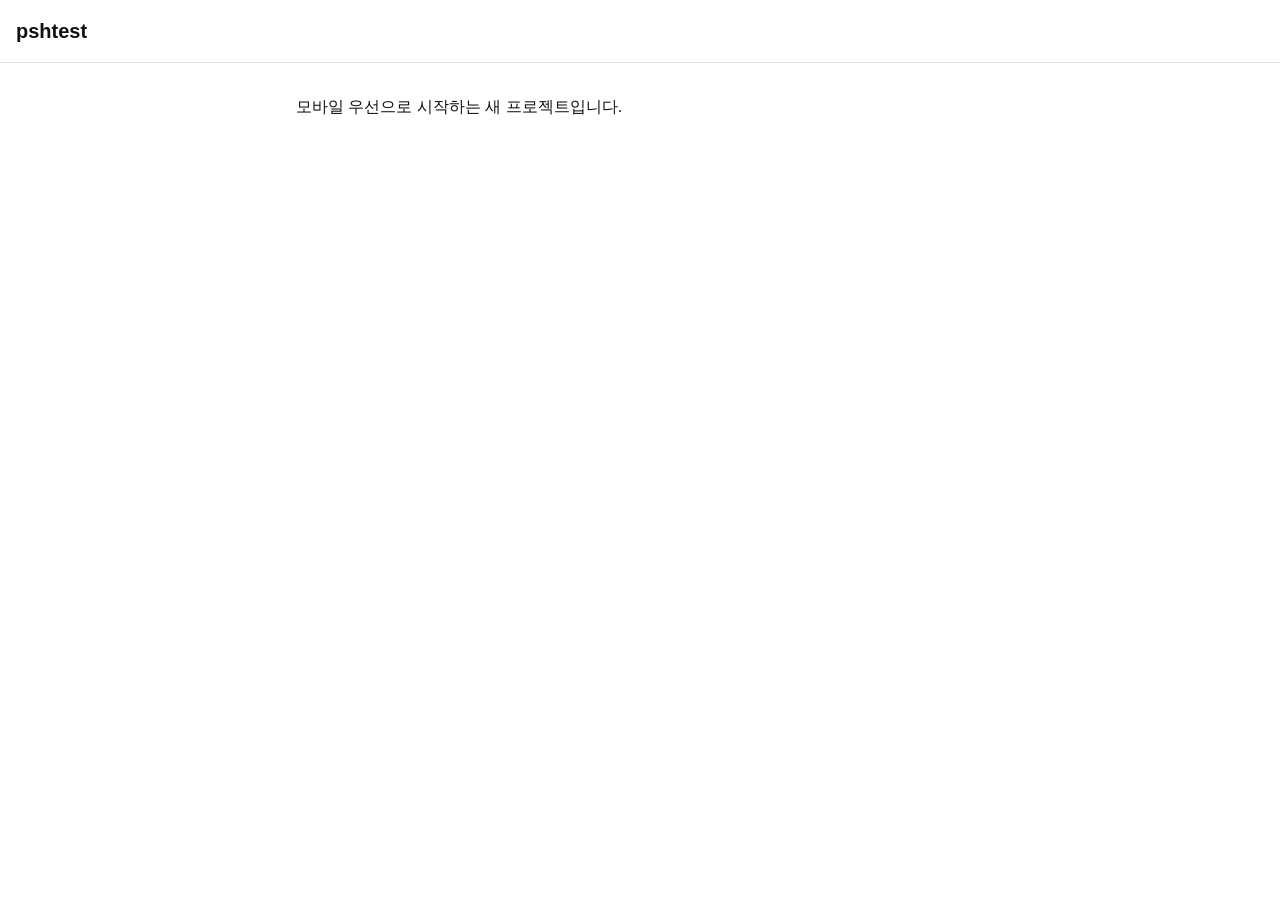
==== index.html @ d0f0cc58 "Add mobile-first HTML starter scaffold Co-Authored-By: Claude Sonnet 5.5 <noreply@anthropic.com> Cla" ====
<!DOCTYPE html>
<html lang="ko">
<head>
  <meta charset="UTF-8">
  <meta name="viewport" content="width=device-width, initial-scale=1, viewport-fit=cover">
  <meta name="theme-color" content="#ffffff">
  <title>pshtest</title>
  <link rel="stylesheet" href="css/style.css">
</head>
<body>
  <header class="app-header">
    <h1>pshtest</h1>
  </header>

  <main class="app-main">
    <p>모바일 우선으로 시작하는 새 프로젝트입니다.</p>
  </main>

  <script src="js/main.js"></script>
</body>
</html>
---- css/style.css ----
/* 모바일 우선: 기본 스타일은 모바일, 큰 화면은 min-width 미디어쿼리로 확장 */
:root {
  --bg: #ffffff;
  --fg: #111111;
  --accent: #2563eb;
  --gutter: 16px;
}

*, *::before, *::after { box-sizing: border-box; }

html { -webkit-text-size-adjust: 100%; }

body {
  margin: 0;
  min-height: 100dvh;
  background: var(--bg);
  color: var(--fg);
  font-family: -apple-system, BlinkMacSystemFont, "Apple SD Gothic Neo", "Noto Sans KR", sans-serif;
  font-size: 16px;
  line-height: 1.5;
  padding: env(safe-area-inset-top) env(safe-area-inset-right) env(safe-area-inset-bottom) env(safe-area-inset-left);
}

.app-header { padding: var(--gutter); border-bottom: 1px solid #e5e5e5; }
.app-header h1 { margin: 0; font-size: 1.25rem; }
.app-main { padding: var(--gutter); }

/* 태블릿 이상 */
@media (min-width: 768px) {
  .app-main { max-width: 720px; margin: 0 auto; }
}
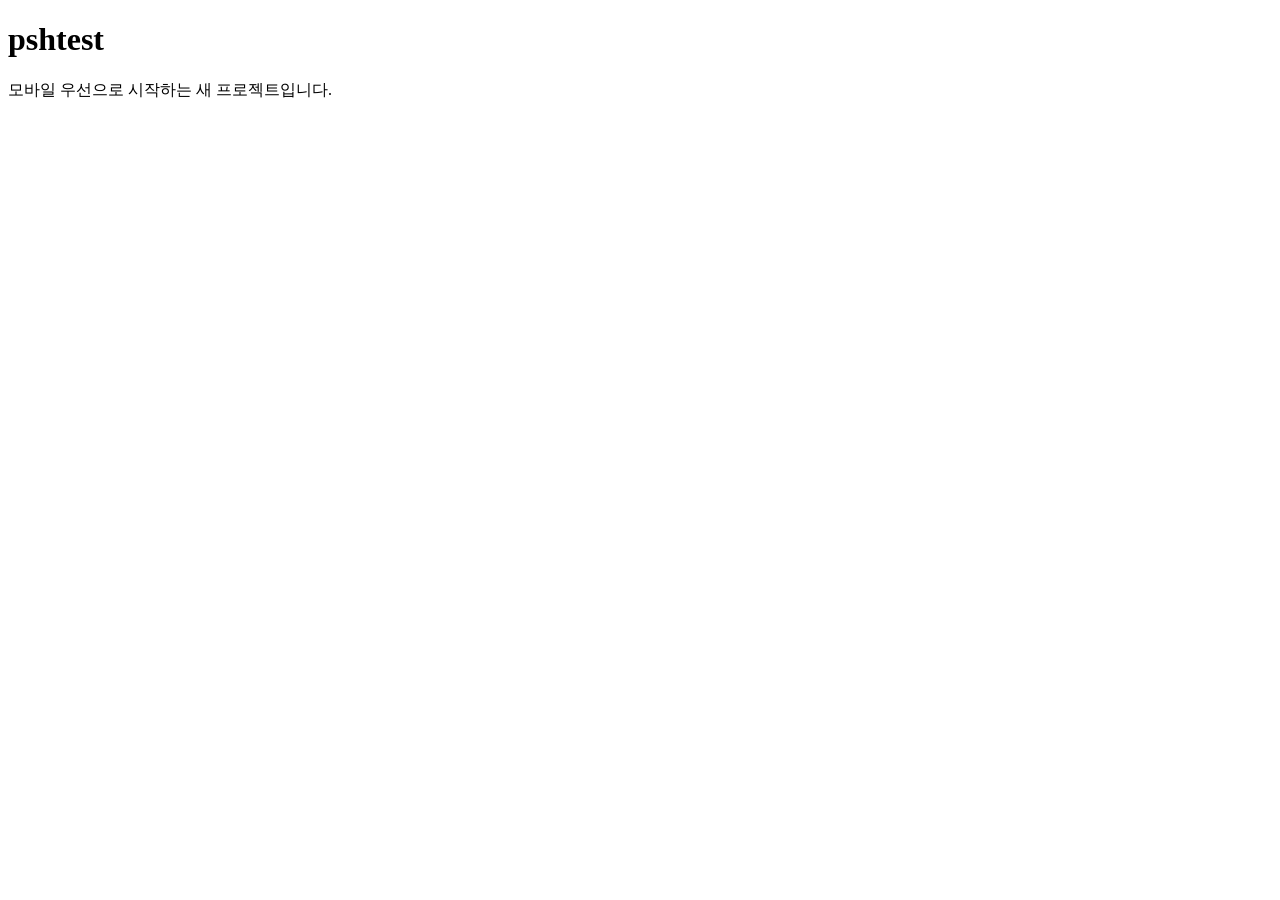
==== commit d7a19de0: "Add base CSS tokens, components and style guide for appointment/payment prototype Co-Authored-By: Cl" ====
--- a/index.html
+++ b/index.html
@@ -5,7 +5,9 @@
   <meta name="viewport" content="width=device-width, initial-scale=1, viewport-fit=cover">
   <meta name="theme-color" content="#ffffff">
   <title>pshtest</title>
-  <link rel="stylesheet" href="css/style.css">
+  <link rel="stylesheet" href="css/tokens.css">
+  <link rel="stylesheet" href="css/base.css">
+  <link rel="stylesheet" href="css/components.css">
 </head>
 <body>
   <header class="app-header">
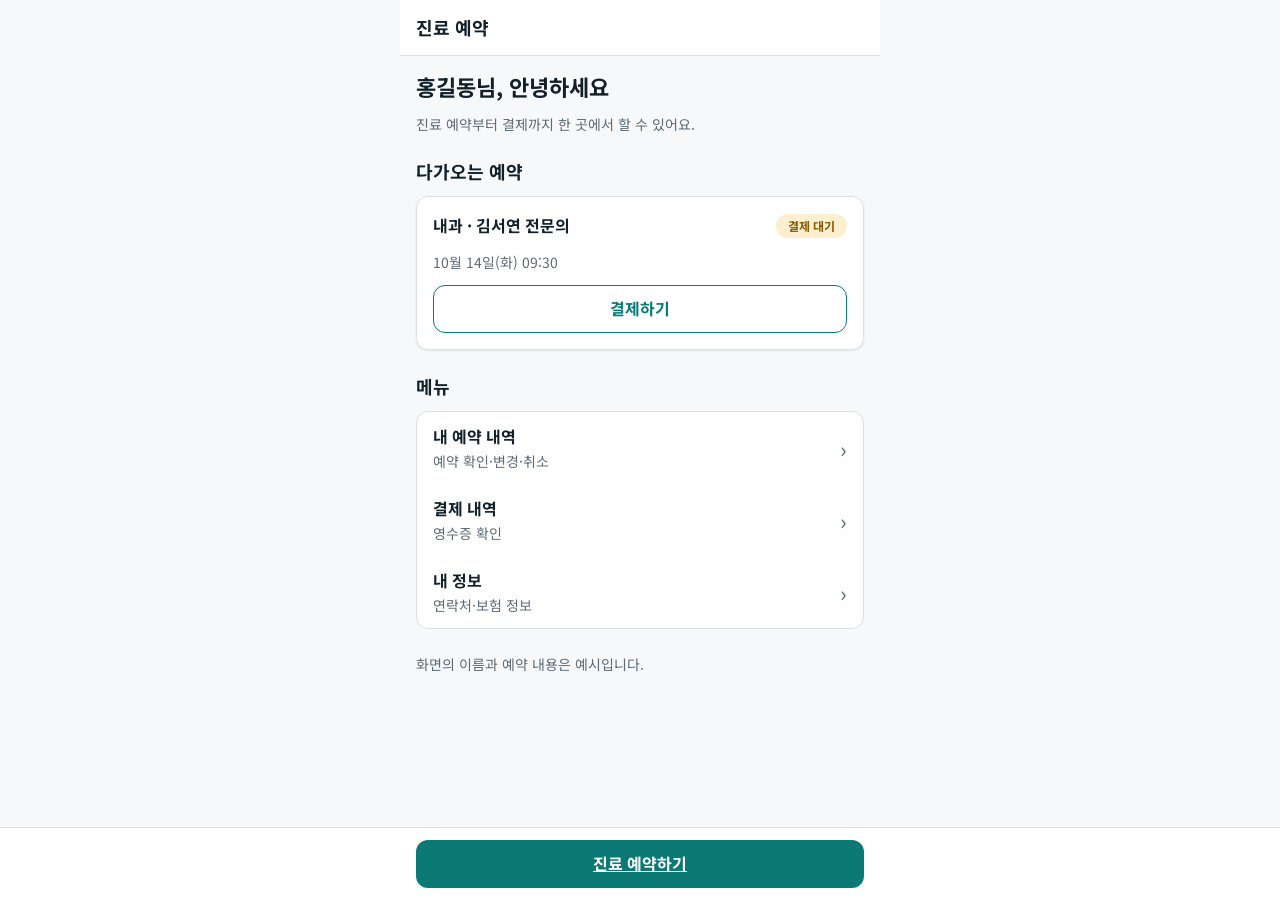
==== commit 88e92d8b: "Add home screen using base components Co-Authored-By: Claude Sonnet 5.5 <noreply@anthropic.com> Clau" ====
--- a/index.html
+++ b/index.html
@@ -3,21 +3,46 @@
 <head>
   <meta charset="UTF-8">
   <meta name="viewport" content="width=device-width, initial-scale=1, viewport-fit=cover">
-  <meta name="theme-color" content="#ffffff">
-  <title>pshtest</title>
+  <meta name="theme-color" content="#0b7a75">
+  <title>진료 예약</title>
+  <link rel="stylesheet" href="https://fonts.googleapis.com/css2?family=Noto+Sans+KR:wght@400;700&display=swap">
   <link rel="stylesheet" href="css/tokens.css">
   <link rel="stylesheet" href="css/base.css">
   <link rel="stylesheet" href="css/components.css">
 </head>
 <body>
-  <header class="app-header">
-    <h1>pshtest</h1>
-  </header>
+  <div class="screen">
+    <header class="appbar"><span class="appbar__title">진료 예약</span></header>
 
-  <main class="app-main">
-    <p>모바일 우선으로 시작하는 새 프로젝트입니다.</p>
-  </main>
+    <main class="screen__body screen__body--with-bar">
+      <section class="stack">
+        <h1>홍길동님, 안녕하세요</h1>
+        <p class="muted">진료 예약부터 결제까지 한 곳에서 할 수 있어요.</p>
+      </section>
 
+      <section class="stack">
+        <h2>다가오는 예약</h2>
+        <div class="card stack">
+          <div class="row"><h3>내과 · 김서연 전문의</h3><span class="badge badge--warn">결제 대기</span></div>
+          <p class="muted num">10월 14일(화) 09:30</p>
+          <button class="btn btn--secondary btn--block">결제하기</button>
+        </div>
+      </section>
+
+      <section class="stack">
+        <h2>메뉴</h2>
+        <ul class="list">
+          <li><a class="list__item list__item--link" href="#"><span class="list__main"><span class="list__title">내 예약 내역</span><span class="list__sub">예약 확인·변경·취소</span></span></a></li>
+          <li><a class="list__item list__item--link" href="#"><span class="list__main"><span class="list__title">결제 내역</span><span class="list__sub">영수증 확인</span></span></a></li>
+          <li><a class="list__item list__item--link" href="#"><span class="list__main"><span class="list__title">내 정보</span><span class="list__sub">연락처·보험 정보</span></span></a></li>
+        </ul>
+      </section>
+
+      <p class="muted">화면의 이름과 예약 내용은 예시입니다.</p>
+    </main>
+
+    <div class="bottom-bar"><a class="btn btn--block" href="#">진료 예약하기</a></div>
+  </div>
   <script src="js/main.js"></script>
 </body>
 </html>
--- a/css/tokens.css
+++ b/css/tokens.css
@@ -0,0 +1,51 @@
+/* 디자인 토큰: 색·간격·글자·모서리는 전부 여기서만 정의한다 */
+:root {
+  /* 색: 의료 서비스에 맞춘 차분한 청록 + 상태색 */
+  --bg: #f6f8f9;
+  --surface: #ffffff;
+  --fg: #12202a;
+  --muted: #5d6b76;
+  --line: #dbe2e6;
+  --primary: #0b7a75;
+  --primary-fg: #ffffff;
+  --primary-soft: #dff2f0;
+  --focus: #1d6fd6;
+
+  /* 상태색: 예약·결제 상태 표시 전용 */
+  --ok: #1f7a43;       --ok-soft: #e0f3e8;
+  --warn: #8a5a00;     --warn-soft: #fcefd0;
+  --danger: #b3261e;   --danger-soft: #fbe3e1;
+  --info: #1d5fa8;     --info-soft: #e1edf9;
+
+  /* 글자 */
+  --font: "Noto Sans KR", -apple-system, BlinkMacSystemFont, "Apple SD Gothic Neo", sans-serif;
+  --fs-xs: 0.75rem;  --fs-sm: 0.875rem; --fs-md: 1rem;
+  --fs-lg: 1.125rem; --fs-xl: 1.375rem; --fs-2xl: 1.75rem;
+
+  /* 간격(4px 단위) */
+  --sp-1: 4px;  --sp-2: 8px;  --sp-3: 12px; --sp-4: 16px;
+  --sp-5: 24px; --sp-6: 32px; --sp-7: 48px;
+
+  /* 모서리·그림자·터치 크기 */
+  --radius-sm: 8px; --radius-md: 12px; --radius-pill: 999px;
+  --shadow: 0 1px 3px rgba(18, 32, 42, 0.08);
+  --touch: 48px;          /* 모든 버튼·입력의 최소 높이 */
+  --content-max: 480px;   /* 모바일 우선, 큰 화면에서도 폭 고정 */
+}
+
+@media (prefers-color-scheme: dark) {
+  :root:not([data-theme="light"]) {
+    --bg: #0e171c; --surface: #16232b; --fg: #e8eff2; --muted: #98a8b2; --line: #2a3a44;
+    --primary: #3fb8b0; --primary-fg: #06201e; --primary-soft: #153a38; --focus: #6aa8f5;
+    --ok: #62c98a; --ok-soft: #153325; --warn: #e5b04a; --warn-soft: #3a2d10;
+    --danger: #f0867f; --danger-soft: #3d1b19; --info: #7fb4ee; --info-soft: #16304a;
+    color-scheme: dark;
+  }
+}
+:root[data-theme="dark"] {
+  --bg: #0e171c; --surface: #16232b; --fg: #e8eff2; --muted: #98a8b2; --line: #2a3a44;
+  --primary: #3fb8b0; --primary-fg: #06201e; --primary-soft: #153a38; --focus: #6aa8f5;
+  --ok: #62c98a; --ok-soft: #153325; --warn: #e5b04a; --warn-soft: #3a2d10;
+  --danger: #f0867f; --danger-soft: #3d1b19; --info: #7fb4ee; --info-soft: #16304a;
+  color-scheme: dark;
+}
--- a/css/base.css
+++ b/css/base.css
@@ -0,0 +1,27 @@
+/* 기본 규칙: 리셋, 본문, 화면 틀 */
+*, *::before, *::after { box-sizing: border-box; }
+html { -webkit-text-size-adjust: 100%; }
+body {
+  margin: 0;
+  min-height: 100dvh;
+  background: var(--bg);
+  color: var(--fg);
+  font: var(--fs-md)/1.6 var(--font);
+  padding: env(safe-area-inset-top) env(safe-area-inset-right) env(safe-area-inset-bottom) env(safe-area-inset-left);
+}
+h1, h2, h3, p { margin: 0; }
+h1 { font-size: var(--fs-xl); line-height: 1.3; }
+h2 { font-size: var(--fs-lg); line-height: 1.4; }
+h3 { font-size: var(--fs-md); }
+a { color: var(--primary); }
+:focus-visible { outline: 3px solid var(--focus); outline-offset: 2px; }
+button, input, select, textarea { font: inherit; color: inherit; }
+.num { font-variant-numeric: tabular-nums; }
+.muted { color: var(--muted); font-size: var(--fs-sm); }
+
+/* 화면 틀: 가운데 정렬된 한 줄 컬럼, 아래 고정 버튼 높이만큼 여백 */
+.screen { max-width: var(--content-max); margin-inline: auto; min-height: 100dvh; display: flex; flex-direction: column; }
+.screen__body { flex: 1; padding: var(--sp-4); display: flex; flex-direction: column; gap: var(--sp-5); min-width: 0; }
+.screen__body--with-bar { padding-bottom: calc(var(--touch) + var(--sp-6) + var(--sp-4)); }
+.stack { display: flex; flex-direction: column; gap: var(--sp-3); min-width: 0; }
+.row { display: flex; align-items: center; justify-content: space-between; gap: var(--sp-3); min-width: 0; }
--- a/css/components.css
+++ b/css/components.css
@@ -0,0 +1,80 @@
+/* 공통 컴포넌트: 예약 → 결제 화면 전부 이 안에서만 조립한다 */
+
+/* 상단 앱바 */
+.appbar { position: sticky; top: 0; z-index: 10; display: flex; align-items: center; gap: var(--sp-2); min-height: 56px; padding: 0 var(--sp-4); background: var(--surface); border-bottom: 1px solid var(--line); }
+.appbar__title { font-size: var(--fs-lg); font-weight: 700; }
+
+/* 진행 단계 (진료과 → 의사 → 시간 → 확인 → 결제) */
+.steps { display: flex; gap: var(--sp-1); list-style: none; margin: 0; padding: 0; }
+.steps li { flex: 1; height: 6px; border-radius: var(--radius-pill); background: var(--line); }
+.steps li[data-state="done"], .steps li[aria-current="step"] { background: var(--primary); }
+.steps li[aria-current="step"] { opacity: 0.55; }
+
+/* 카드 */
+.card { background: var(--surface); border: 1px solid var(--line); border-radius: var(--radius-md); padding: var(--sp-4); box-shadow: var(--shadow); min-width: 0; }
+.card--selectable { cursor: pointer; }
+.card--selectable[aria-checked="true"] { border-color: var(--primary); background: var(--primary-soft); }
+
+/* 버튼 */
+.btn { display: inline-flex; align-items: center; justify-content: center; gap: var(--sp-2); min-height: var(--touch); padding: 0 var(--sp-5); border: 1px solid transparent; border-radius: var(--radius-md); font-weight: 700; cursor: pointer; background: var(--primary); color: var(--primary-fg); }
+.btn--secondary { background: var(--surface); color: var(--primary); border-color: var(--primary); }
+.btn--ghost { background: transparent; color: var(--muted); }
+.btn--danger { background: var(--danger); color: #fff; }
+.btn--block { display: flex; width: 100%; }
+.btn:disabled { opacity: 0.4; cursor: not-allowed; }
+
+/* 입력 */
+.field { display: flex; flex-direction: column; gap: var(--sp-2); }
+.field__label { font-size: var(--fs-sm); font-weight: 700; }
+.field__help { font-size: var(--fs-sm); color: var(--muted); }
+.field__error { font-size: var(--fs-sm); color: var(--danger); }
+.input { width: 100%; min-height: var(--touch); padding: 0 var(--sp-4); background: var(--surface); border: 1px solid var(--line); border-radius: var(--radius-md); }
+.input[aria-invalid="true"] { border-color: var(--danger); }
+
+/* 선택 칩 (진료 시간대, 진료과) */
+.chips { display: flex; flex-wrap: wrap; gap: var(--sp-2); }
+.chip { min-height: 44px; padding: 0 var(--sp-4); border: 1px solid var(--line); border-radius: var(--radius-pill); background: var(--surface); cursor: pointer; font-variant-numeric: tabular-nums; }
+.chip[aria-pressed="true"] { background: var(--primary); border-color: var(--primary); color: var(--primary-fg); font-weight: 700; }
+.chip:disabled { opacity: 0.4; text-decoration: line-through; cursor: not-allowed; }
+
+/* 상태 뱃지: 색만으로 구분하지 않고 글자도 같이 쓴다 */
+.badge { display: inline-block; padding: 2px var(--sp-3); border-radius: var(--radius-pill); font-size: var(--fs-xs); font-weight: 700; }
+.badge--ok { background: var(--ok-soft); color: var(--ok); }
+.badge--warn { background: var(--warn-soft); color: var(--warn); }
+.badge--danger { background: var(--danger-soft); color: var(--danger); }
+.badge--info { background: var(--info-soft); color: var(--info); }
+
+/* 내역 목록 (예약 확인, 결제 내역) */
+.summary { margin: 0; display: flex; flex-direction: column; }
+.summary > div { display: flex; justify-content: space-between; gap: var(--sp-4); padding: var(--sp-3) 0; border-bottom: 1px solid var(--line); }
+.summary dt { color: var(--muted); }
+.summary dd { margin: 0; text-align: right; font-variant-numeric: tabular-nums; }
+.summary .total { font-weight: 700; font-size: var(--fs-lg); border-bottom: 0; }
+
+/* 하단 고정 행동 버튼 */
+.bottom-bar { position: fixed; left: 0; right: 0; bottom: 0; z-index: 10; padding: var(--sp-3) var(--sp-4) calc(var(--sp-3) + env(safe-area-inset-bottom, 0px)); background: var(--surface); border-top: 1px solid var(--line); }
+.bottom-bar > * { max-width: calc(var(--content-max) - 2 * var(--sp-4)); margin-inline: auto; }
+
+/* 안내 문구 */
+.notice { padding: var(--sp-3) var(--sp-4); border-radius: var(--radius-md); background: var(--info-soft); color: var(--info); font-size: var(--fs-sm); }
+.notice--warn { background: var(--warn-soft); color: var(--warn); }
+
+@media (prefers-reduced-motion: reduce) { * { transition: none !important; animation: none !important; } }
+
+/* 선택 입력: 체크박스·라디오 */
+.check { display: flex; align-items: center; gap: var(--sp-3); min-height: var(--touch); cursor: pointer; }
+.check input { width: 22px; height: 22px; accent-color: var(--primary); flex: none; }
+textarea.input { padding: var(--sp-3) var(--sp-4); min-height: 96px; resize: vertical; }
+
+/* 리스트: 진료과, 의사, 예약 내역, 결제 내역에 공통으로 쓴다 */
+.list { list-style: none; margin: 0; padding: 0; background: var(--surface); border: 1px solid var(--line); border-radius: var(--radius-md); overflow: hidden; }
+.list__item { display: flex; align-items: center; gap: var(--sp-3); width: 100%; min-height: 64px; padding: var(--sp-3) var(--sp-4); border: 0; border-bottom: 1px solid var(--line); background: transparent; text-align: left; text-decoration: none; color: inherit; min-width: 0; }
+.list__item:last-child { border-bottom: 0; }
+.list__item--link { cursor: pointer; }
+.list__item--link::after { content: "›"; color: var(--muted); font-size: var(--fs-xl); margin-left: auto; padding-left: var(--sp-2); }
+.list__item[aria-selected="true"] { background: var(--primary-soft); }
+.list__avatar { flex: none; width: 40px; height: 40px; border-radius: 50%; background: var(--primary-soft); color: var(--primary); display: grid; place-items: center; font-weight: 700; }
+.list__main { flex: 1; min-width: 0; display: flex; flex-direction: column; }
+.list__title { font-weight: 700; overflow-wrap: anywhere; }
+.list__sub { font-size: var(--fs-sm); color: var(--muted); overflow-wrap: anywhere; }
+.list__aside { flex: none; text-align: right; font-variant-numeric: tabular-nums; }
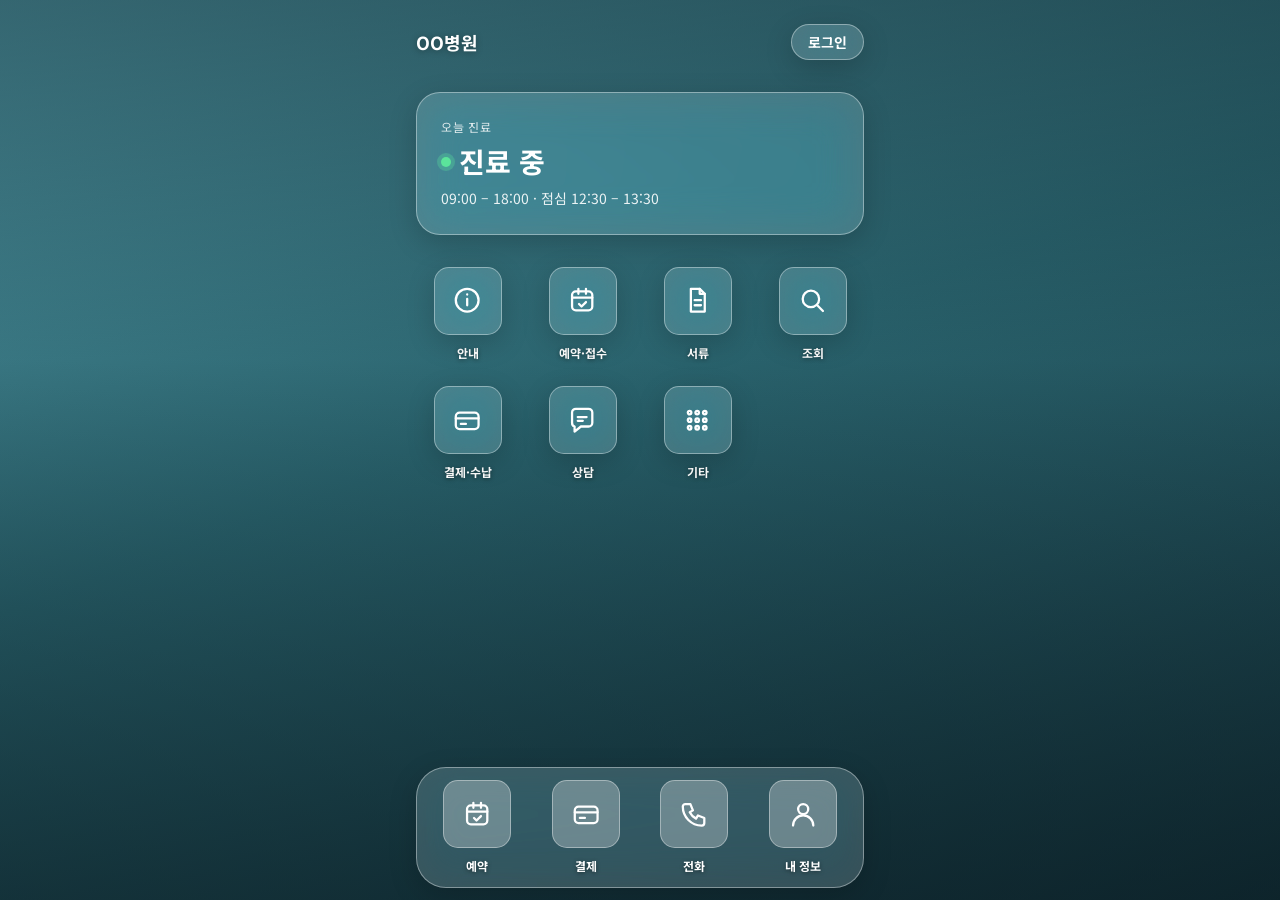
==== commit 22ef8f39: "Rebuild home as iOS-style glass icon grid over hospital background Co-Authored-By: Claude Sonnet 5.5" ====
--- a/index.html
+++ b/index.html
@@ -3,46 +3,36 @@
 <head>
   <meta charset="UTF-8">
   <meta name="viewport" content="width=device-width, initial-scale=1, viewport-fit=cover">
-  <meta name="theme-color" content="#0b7a75">
-  <title>진료 예약</title>
+  <meta name="theme-color" content="#2f6f7a">
+  <title>OO병원</title>
   <link rel="stylesheet" href="https://fonts.googleapis.com/css2?family=Noto+Sans+KR:wght@400;700&display=swap">
   <link rel="stylesheet" href="css/tokens.css">
   <link rel="stylesheet" href="css/base.css">
   <link rel="stylesheet" href="css/components.css">
+  <link rel="stylesheet" href="css/home.css">
 </head>
 <body>
+<div class="home">
+  <svg width="0" height="0" style="position:absolute" aria-hidden="true"><symbol id="i-info" viewBox="0 0 24 24"><circle cx="12" cy="12" r="9"/><path d="M12 11v5"/><path d="M12 7.5h.01"/></symbol><symbol id="i-cal" viewBox="0 0 24 24"><rect x="4" y="5" width="16" height="15" rx="3"/><path d="M4 10h16M9 3v4M15 3v4"/><path d="m9.5 15 2 2 3.5-3.5"/></symbol><symbol id="i-doc" viewBox="0 0 24 24"><path d="M7 3h7l4 4v14H7z"/><path d="M14 3v4h4M10 12h5M10 16h5"/></symbol><symbol id="i-search" viewBox="0 0 24 24"><circle cx="11" cy="11" r="6.5"/><path d="m16 16 4.5 4.5"/></symbol><symbol id="i-card" viewBox="0 0 24 24"><rect x="3" y="6" width="18" height="13" rx="3"/><path d="M3 10.5h18M7 15h4"/></symbol><symbol id="i-chat" viewBox="0 0 24 24"><path d="M4 6a3 3 0 0 1 3-3h10a3 3 0 0 1 3 3v8a3 3 0 0 1-3 3h-6l-5 4v-4a3 3 0 0 1-2-3z"/><path d="M8.5 9.5h7M8.5 12.5h4"/></symbol><symbol id="i-more" viewBox="0 0 24 24"><circle cx="6" cy="6" r="1.4"/><circle cx="12" cy="6" r="1.4"/><circle cx="18" cy="6" r="1.4"/><circle cx="6" cy="12" r="1.4"/><circle cx="12" cy="12" r="1.4"/><circle cx="18" cy="12" r="1.4"/><circle cx="6" cy="18" r="1.4"/><circle cx="12" cy="18" r="1.4"/><circle cx="18" cy="18" r="1.4"/></symbol><symbol id="i-phone" viewBox="0 0 24 24"><path d="M5 4h4l2 5-2.5 1.5a11 11 0 0 0 5 5L15 13l5 2v4a2 2 0 0 1-2 2A15 15 0 0 1 3 6a2 2 0 0 1 2-2z"/></symbol><symbol id="i-user" viewBox="0 0 24 24"><circle cx="12" cy="8" r="4"/><path d="M4 21a8 8 0 0 1 16 0"/></symbol></svg>
   <div class="screen">
-    <header class="appbar"><span class="appbar__title">진료 예약</span></header>
+    <main class="home__body">
+      <div class="home__top">
+        <span class="home__name">OO병원</span>
+        <a class="pill glass" href="#">로그인</a>
+      </div>
 
-    <main class="screen__body screen__body--with-bar">
-      <section class="stack">
-        <h1>홍길동님, 안녕하세요</h1>
-        <p class="muted">진료 예약부터 결제까지 한 곳에서 할 수 있어요.</p>
+      <section class="widget glass" aria-label="오늘 진료">
+        <span class="widget__label">오늘 진료</span>
+        <span class="widget__title live">진료 중</span>
+        <span class="widget__sub num">09:00 – 18:00 · 점심 12:30 – 13:30</span>
       </section>
 
-      <section class="stack">
-        <h2>다가오는 예약</h2>
-        <div class="card stack">
-          <div class="row"><h3>내과 · 김서연 전문의</h3><span class="badge badge--warn">결제 대기</span></div>
-          <p class="muted num">10월 14일(화) 09:30</p>
-          <button class="btn btn--secondary btn--block">결제하기</button>
-        </div>
-      </section>
-
-      <section class="stack">
-        <h2>메뉴</h2>
-        <ul class="list">
-          <li><a class="list__item list__item--link" href="#"><span class="list__main"><span class="list__title">내 예약 내역</span><span class="list__sub">예약 확인·변경·취소</span></span></a></li>
-          <li><a class="list__item list__item--link" href="#"><span class="list__main"><span class="list__title">결제 내역</span><span class="list__sub">영수증 확인</span></span></a></li>
-          <li><a class="list__item list__item--link" href="#"><span class="list__main"><span class="list__title">내 정보</span><span class="list__sub">연락처·보험 정보</span></span></a></li>
-        </ul>
-      </section>
-
-      <p class="muted">화면의 이름과 예약 내용은 예시입니다.</p>
+      <ul class="apps" aria-label="전체 메뉴"><li><a class="app" href="#"><span class="app__icon glass"><svg aria-hidden="true"><use href="#i-info"/></svg></span><span class="app__label">안내</span></a></li><li><a class="app" href="#"><span class="app__icon glass"><svg aria-hidden="true"><use href="#i-cal"/></svg></span><span class="app__label">예약·접수</span></a></li><li><a class="app" href="#"><span class="app__icon glass"><svg aria-hidden="true"><use href="#i-doc"/></svg></span><span class="app__label">서류</span></a></li><li><a class="app" href="#"><span class="app__icon glass"><svg aria-hidden="true"><use href="#i-search"/></svg></span><span class="app__label">조회</span></a></li><li><a class="app" href="#"><span class="app__icon glass"><svg aria-hidden="true"><use href="#i-card"/></svg></span><span class="app__label">결제·수납</span></a></li><li><a class="app" href="#"><span class="app__icon glass"><svg aria-hidden="true"><use href="#i-chat"/></svg></span><span class="app__label">상담</span></a></li><li><a class="app" href="#"><span class="app__icon glass"><svg aria-hidden="true"><use href="#i-more"/></svg></span><span class="app__label">기타</span></a></li></ul>
     </main>
 
-    <div class="bottom-bar"><a class="btn btn--block" href="#">진료 예약하기</a></div>
+    <nav class="dock" aria-label="바로가기"><div class="dock__inner glass"><a class="app" href="#"><span class="app__icon"><svg aria-hidden="true"><use href="#i-cal"/></svg></span><span class="app__label">예약</span></a><a class="app" href="#"><span class="app__icon"><svg aria-hidden="true"><use href="#i-card"/></svg></span><span class="app__label">결제</span></a><a class="app" href="#"><span class="app__icon"><svg aria-hidden="true"><use href="#i-phone"/></svg></span><span class="app__label">전화</span></a><a class="app" href="#"><span class="app__icon"><svg aria-hidden="true"><use href="#i-user"/></svg></span><span class="app__label">내 정보</span></a></div></nav>
   </div>
-  <script src="js/main.js"></script>
+</div>
+<script src="js/main.js"></script>
 </body>
 </html>
--- a/css/home.css
+++ b/css/home.css
@@ -0,0 +1,47 @@
+/* 홈 화면: 병원 전경 배경 위에 유리(glass) 아이콘을 올리는 iOS 홈 스타일 */
+.home {
+  /* 사진이 없으면 아래 그라데이션이 배경이 된다. 사진은 assets/hospital.jpg */
+  --glass: rgba(255, 255, 255, 0.18);
+  --glass-strong: rgba(255, 255, 255, 0.28);
+  --glass-line: rgba(255, 255, 255, 0.38);
+  --on-photo: #ffffff;
+  min-height: 100dvh;
+  color: var(--on-photo);
+  background:
+    linear-gradient(180deg, rgba(8, 24, 30, 0.45) 0%, rgba(8, 24, 30, 0.15) 40%, rgba(8, 24, 30, 0.6) 100%),
+    url("../assets/hospital.jpg") center / cover no-repeat,
+    linear-gradient(160deg, #5aa7b5 0%, #2f6f7a 45%, #16363f 100%);
+  background-attachment: fixed;
+}
+.home .screen { background: transparent; }
+.home__body { flex: 1; display: flex; flex-direction: column; gap: var(--sp-6); padding: var(--sp-5) var(--sp-4) calc(112px + var(--sp-4)); }
+.home a, .home button { color: inherit; text-decoration: none; }
+.home :focus-visible { outline-color: #fff; }
+
+.glass { background: var(--glass); border: 1px solid var(--glass-line); border-radius: 24px; -webkit-backdrop-filter: blur(22px) saturate(160%); backdrop-filter: blur(22px) saturate(160%); box-shadow: 0 8px 28px rgba(0, 0, 0, 0.18); }
+
+/* 상단: 병원 이름과 로그인 */
+.home__top { display: flex; align-items: center; justify-content: space-between; gap: var(--sp-3); }
+.home__name { font-size: var(--fs-lg); font-weight: 700; text-shadow: 0 1px 6px rgba(0, 0, 0, 0.35); }
+.pill { min-height: 36px; padding: 0 var(--sp-4); display: inline-flex; align-items: center; border-radius: var(--radius-pill); font-size: var(--fs-sm); font-weight: 700; }
+
+/* 위젯: 오늘 진료 상태 */
+.widget { padding: var(--sp-5); display: flex; flex-direction: column; gap: var(--sp-2); }
+.widget__label { font-size: var(--fs-xs); letter-spacing: 0.06em; opacity: 0.85; }
+.widget__title { font-size: var(--fs-2xl); font-weight: 700; line-height: 1.25; }
+.widget__sub { font-size: var(--fs-sm); opacity: 0.9; }
+.live { display: inline-flex; align-items: center; gap: var(--sp-2); font-weight: 700; }
+.live::before { content: ""; width: 10px; height: 10px; border-radius: 50%; background: #5be49b; box-shadow: 0 0 0 4px rgba(91, 228, 155, 0.3); }
+
+/* 앱 아이콘 격자 */
+.apps { display: grid; grid-template-columns: repeat(4, minmax(0, 1fr)); gap: var(--sp-5) var(--sp-3); list-style: none; margin: 0; padding: 0; }
+.app { display: flex; flex-direction: column; align-items: center; gap: var(--sp-2); min-width: 0; }
+.app__icon { width: 100%; max-width: 68px; aspect-ratio: 1; border-radius: 22%; display: grid; place-items: center; }
+.app__icon svg { width: 46%; height: 46%; fill: none; stroke: #fff; stroke-width: 1.8; stroke-linecap: round; stroke-linejoin: round; }
+.app__label { font-size: var(--fs-xs); font-weight: 700; text-align: center; text-shadow: 0 1px 4px rgba(0, 0, 0, 0.45); }
+.app:active .app__icon { background: var(--glass-strong); }
+
+/* 하단 독 */
+.dock { position: fixed; left: 0; right: 0; bottom: 0; z-index: 10; padding: 0 var(--sp-4) calc(var(--sp-3) + env(safe-area-inset-bottom, 0px)); }
+.dock__inner { max-width: calc(var(--content-max) - 2 * var(--sp-4)); margin-inline: auto; padding: var(--sp-3); display: grid; grid-template-columns: repeat(4, minmax(0, 1fr)); gap: var(--sp-3); border-radius: 30px; }
+.dock .app__icon { background: var(--glass-strong); border: 1px solid var(--glass-line); }
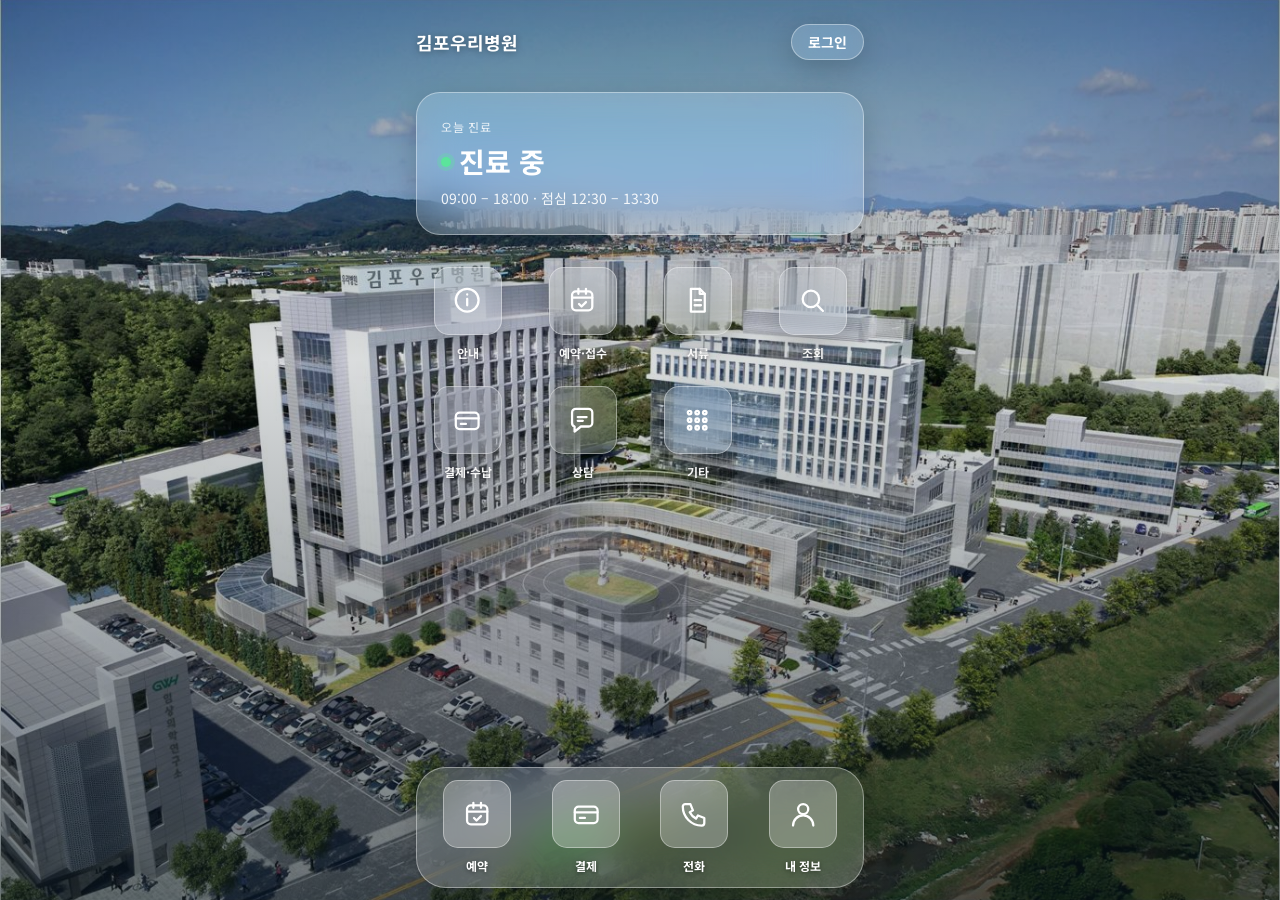
==== commit 3b3f890a: "Use hospital photo as home background and set hospital name Co-Authored-By: Claude Sonnet 5.5 <norep" ====
--- a/index.html
+++ b/index.html
@@ -4,7 +4,7 @@
   <meta charset="UTF-8">
   <meta name="viewport" content="width=device-width, initial-scale=1, viewport-fit=cover">
   <meta name="theme-color" content="#2f6f7a">
-  <title>OO병원</title>
+  <title>김포우리병원</title>
   <link rel="stylesheet" href="https://fonts.googleapis.com/css2?family=Noto+Sans+KR:wght@400;700&display=swap">
   <link rel="stylesheet" href="css/tokens.css">
   <link rel="stylesheet" href="css/base.css">
@@ -17,7 +17,7 @@
   <div class="screen">
     <main class="home__body">
       <div class="home__top">
-        <span class="home__name">OO병원</span>
+        <span class="home__name">김포우리병원</span>
         <a class="pill glass" href="#">로그인</a>
       </div>
 
--- a/css/home.css
+++ b/css/home.css
@@ -9,7 +9,7 @@
   color: var(--on-photo);
   background:
     linear-gradient(180deg, rgba(8, 24, 30, 0.45) 0%, rgba(8, 24, 30, 0.15) 40%, rgba(8, 24, 30, 0.6) 100%),
-    url("../assets/hospital.jpg") center / cover no-repeat,
+    url("../assets/hospital.jpg") 38% center / cover no-repeat,
     linear-gradient(160deg, #5aa7b5 0%, #2f6f7a 45%, #16363f 100%);
   background-attachment: fixed;
 }
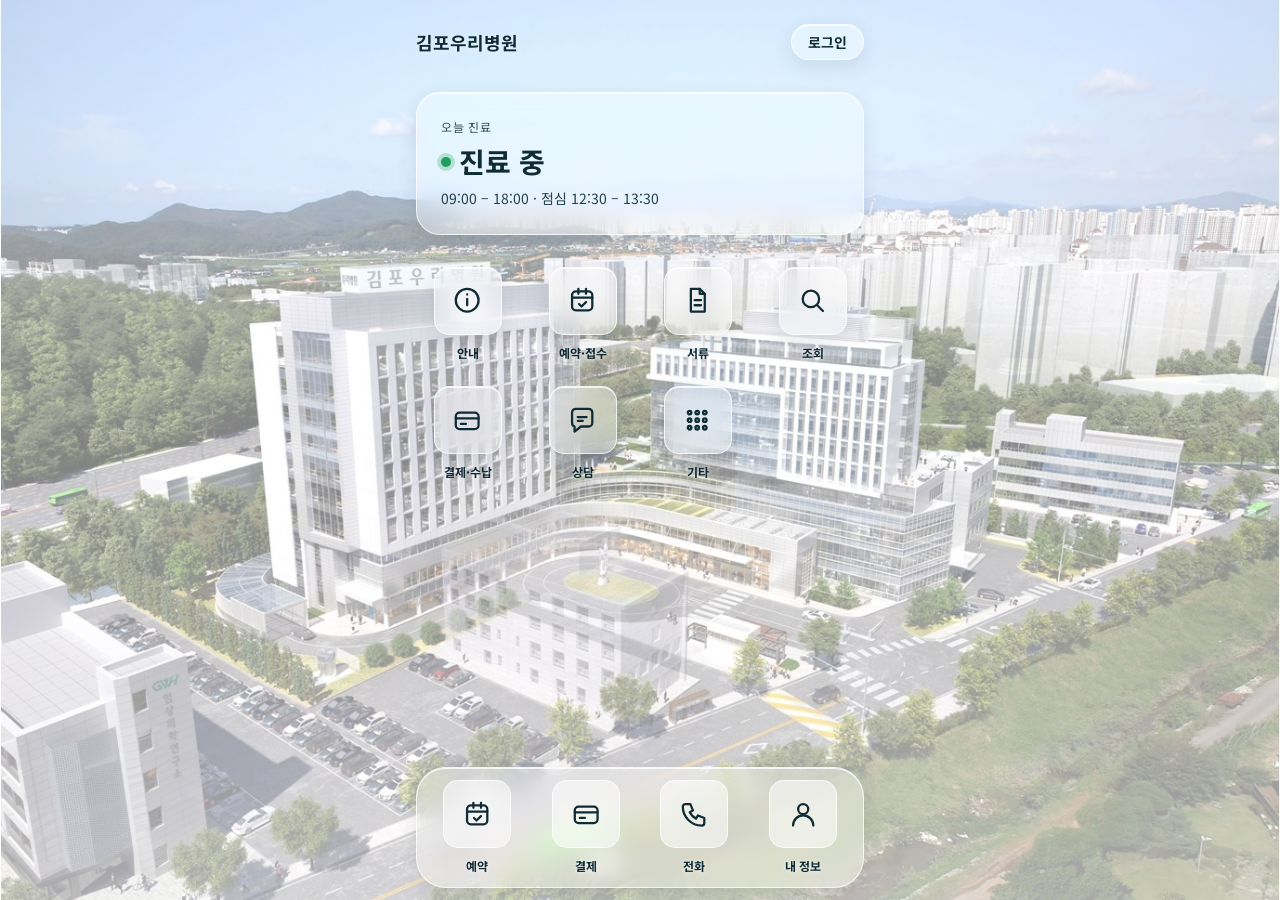
==== commit d07552c9: "Lighten home background with a pale veil and switch text to dark Co-Authored-By: Claude Sonnet 5.5 <" ====
--- a/index.html
+++ b/index.html
@@ -3,7 +3,7 @@
 <head>
   <meta charset="UTF-8">
   <meta name="viewport" content="width=device-width, initial-scale=1, viewport-fit=cover">
-  <meta name="theme-color" content="#2f6f7a">
+  <meta name="theme-color" content="#dbe9ec">
   <title>김포우리병원</title>
   <link rel="stylesheet" href="https://fonts.googleapis.com/css2?family=Noto+Sans+KR:wght@400;700&display=swap">
   <link rel="stylesheet" href="css/tokens.css">
--- a/css/home.css
+++ b/css/home.css
@@ -1,14 +1,14 @@
 /* 홈 화면: 병원 전경 배경 위에 유리(glass) 아이콘을 올리는 iOS 홈 스타일 */
 .home {
   /* 사진이 없으면 아래 그라데이션이 배경이 된다. 사진은 assets/hospital.jpg */
-  --glass: rgba(255, 255, 255, 0.18);
-  --glass-strong: rgba(255, 255, 255, 0.28);
-  --glass-line: rgba(255, 255, 255, 0.38);
-  --on-photo: #ffffff;
+  --glass: rgba(255, 255, 255, 0.38);
+  --glass-strong: rgba(255, 255, 255, 0.55);
+  --glass-line: rgba(255, 255, 255, 0.75);
+  --on-photo: #0f2c35;
   min-height: 100dvh;
   color: var(--on-photo);
   background:
-    linear-gradient(180deg, rgba(8, 24, 30, 0.45) 0%, rgba(8, 24, 30, 0.15) 40%, rgba(8, 24, 30, 0.6) 100%),
+    linear-gradient(180deg, rgba(255, 255, 255, 0.62) 0%, rgba(255, 255, 255, 0.5) 50%, rgba(255, 255, 255, 0.66) 100%),
     url("../assets/hospital.jpg") 38% center / cover no-repeat,
     linear-gradient(160deg, #5aa7b5 0%, #2f6f7a 45%, #16363f 100%);
   background-attachment: fixed;
@@ -16,13 +16,13 @@
 .home .screen { background: transparent; }
 .home__body { flex: 1; display: flex; flex-direction: column; gap: var(--sp-6); padding: var(--sp-5) var(--sp-4) calc(112px + var(--sp-4)); }
 .home a, .home button { color: inherit; text-decoration: none; }
-.home :focus-visible { outline-color: #fff; }
+.home :focus-visible { outline-color: var(--on-photo); }
 
-.glass { background: var(--glass); border: 1px solid var(--glass-line); border-radius: 24px; -webkit-backdrop-filter: blur(22px) saturate(160%); backdrop-filter: blur(22px) saturate(160%); box-shadow: 0 8px 28px rgba(0, 0, 0, 0.18); }
+.glass { background: var(--glass); border: 1px solid var(--glass-line); border-radius: 24px; -webkit-backdrop-filter: blur(12px) saturate(150%); backdrop-filter: blur(12px) saturate(150%); box-shadow: 0 6px 20px rgba(15, 44, 53, 0.10), inset 0 1px 0 rgba(255, 255, 255, 0.8); }
 
 /* 상단: 병원 이름과 로그인 */
 .home__top { display: flex; align-items: center; justify-content: space-between; gap: var(--sp-3); }
-.home__name { font-size: var(--fs-lg); font-weight: 700; text-shadow: 0 1px 6px rgba(0, 0, 0, 0.35); }
+.home__name { font-size: var(--fs-lg); font-weight: 700; text-shadow: 0 1px 6px rgba(255, 255, 255, 0.6); }
 .pill { min-height: 36px; padding: 0 var(--sp-4); display: inline-flex; align-items: center; border-radius: var(--radius-pill); font-size: var(--fs-sm); font-weight: 700; }
 
 /* 위젯: 오늘 진료 상태 */
@@ -31,14 +31,14 @@
 .widget__title { font-size: var(--fs-2xl); font-weight: 700; line-height: 1.25; }
 .widget__sub { font-size: var(--fs-sm); opacity: 0.9; }
 .live { display: inline-flex; align-items: center; gap: var(--sp-2); font-weight: 700; }
-.live::before { content: ""; width: 10px; height: 10px; border-radius: 50%; background: #5be49b; box-shadow: 0 0 0 4px rgba(91, 228, 155, 0.3); }
+.live::before { content: ""; width: 10px; height: 10px; border-radius: 50%; background: #1f9d5c; box-shadow: 0 0 0 4px rgba(31, 157, 92, 0.25); }
 
 /* 앱 아이콘 격자 */
 .apps { display: grid; grid-template-columns: repeat(4, minmax(0, 1fr)); gap: var(--sp-5) var(--sp-3); list-style: none; margin: 0; padding: 0; }
 .app { display: flex; flex-direction: column; align-items: center; gap: var(--sp-2); min-width: 0; }
 .app__icon { width: 100%; max-width: 68px; aspect-ratio: 1; border-radius: 22%; display: grid; place-items: center; }
-.app__icon svg { width: 46%; height: 46%; fill: none; stroke: #fff; stroke-width: 1.8; stroke-linecap: round; stroke-linejoin: round; }
-.app__label { font-size: var(--fs-xs); font-weight: 700; text-align: center; text-shadow: 0 1px 4px rgba(0, 0, 0, 0.45); }
+.app__icon svg { width: 46%; height: 46%; fill: none; stroke: var(--on-photo); stroke-width: 1.8; stroke-linecap: round; stroke-linejoin: round; }
+.app__label { font-size: var(--fs-xs); font-weight: 700; text-align: center; text-shadow: 0 1px 4px rgba(255, 255, 255, 0.7); }
 .app:active .app__icon { background: var(--glass-strong); }
 
 /* 하단 독 */
